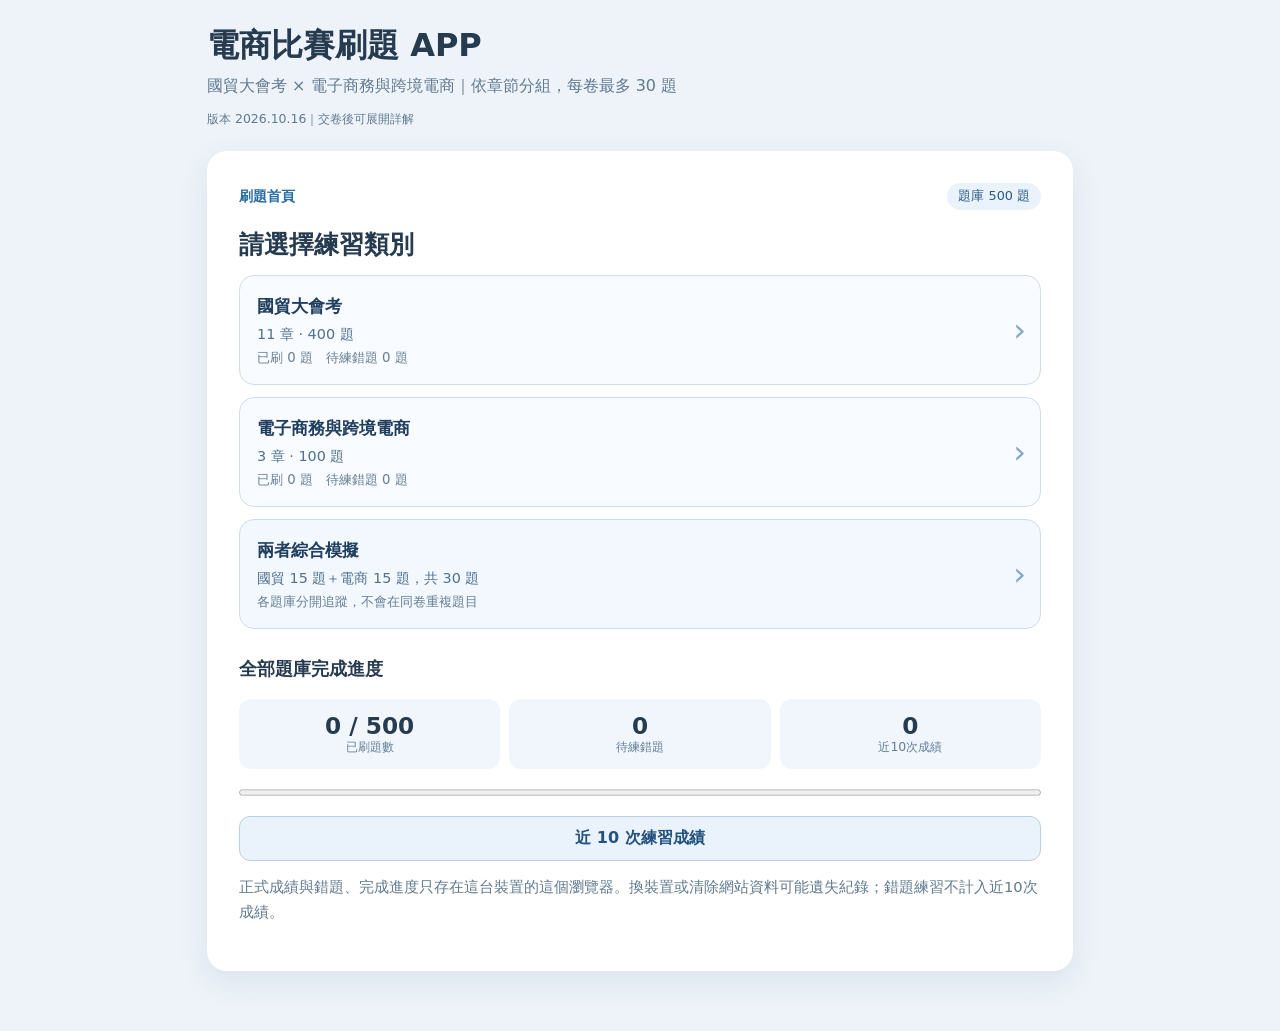
==== index.html @ 17920e0f "Show student-only explanations after submission and deploy all 500 notes" ====
<!doctype html>
<html lang="zh-Hant">
<head>
<meta charset="UTF-8">
<meta name="viewport" content="width=device-width,initial-scale=1">
<meta name="theme-color" content="#183f65">
<title>電商比賽刷題 APP｜分章節練習</title>
<style>
:root{font-family:system-ui,-apple-system,"Noto Sans TC","Microsoft JhengHei",sans-serif;color:#263b50;background:#edf3f9}
*{box-sizing:border-box}
body{max-width:890px;margin:0 auto;padding:18px 12px 60px}
header h1{font-size:clamp(1.4rem,4vw,2rem);margin:6px 0}
header p{color:#62798f;margin:4px 0 22px;line-height:1.55}
#app{background:#fff;padding:clamp(18px,3.5vw,32px);border-radius:20px;box-shadow:0 10px 32px rgba(37,61,87,.09)}
h2{font-size:clamp(1.2rem,3.6vw,1.55rem);margin:18px 0 14px}
h3{font-size:1.1rem}
p{line-height:1.65}
button,select{font:inherit;border-radius:11px;padding:11px 16px}
button{background:#245f9c;border:1px solid #245f9c;color:#fff;cursor:pointer;font-weight:600}
button:hover{filter:brightness(.96)}
button:focus-visible,select:focus-visible{outline:3px solid #65a9ed;outline-offset:2px}
button:disabled{opacity:.45;cursor:not-allowed}
button.secondary{background:#eaf2fc;color:#24537f;border-color:#bad0e4}
.muted,.footnote{color:#617a8e;font-size:.92rem;line-height:1.65}
.topline{display:flex;align-items:center;justify-content:space-between;gap:8px;flex-wrap:wrap}
.eyebrow{color:#286ca4;font-size:.9rem;font-weight:700}
.chip{background:#eaf3fc;color:#285b85;padding:5px 11px;border-radius:24px;font-size:.8rem;white-space:nowrap}
.mode-card,.chapter-card{position:relative;display:flex;flex-direction:column;align-items:flex-start;text-align:left;width:100%;color:#203e5e;background:#f8fbff;border:1px solid #cdddea;border-radius:15px;padding:17px 38px 17px 17px;margin:12px 0;gap:5px;font-weight:500}
.mode-card:hover,.chapter-card:hover{background:#ebf5ff;border-color:#94bfde}
.mode-card.mixed{background:#f2f8fe}
.mode-title,.chapter-title{font-size:1.08rem;font-weight:750;line-height:1.55}
.mode-meta,.chapter-sub{font-size:.9rem;color:#52718d}
.mode-detail{font-size:.83rem;color:#687f93}
.mode-arrow{position:absolute;right:14px;top:50%;transform:translateY(-50%);font-size:2rem;color:#83a7c5}
.chapter-grid{margin:18px 0}
.thin-track{background:#ddeaf5;border-radius:10px;width:100%;height:6px;overflow:hidden;margin-top:8px}
.thin-progress{background:#438bc0;display:block;height:100%;border-radius:10px}
.metrics{display:grid;grid-template-columns:repeat(3,minmax(0,1fr));gap:9px;margin:18px 0 12px}
.metrics>div{background:#f0f6fc;border-radius:12px;padding:13px 8px;text-align:center}
.metrics strong{display:block;font-size:clamp(.97rem,3vw,1.45rem);white-space:nowrap}
.metrics small{display:block;color:#657e95;font-size:.78rem}
progress{width:100%;height:13px;accent-color:#327fb3}
.actions{display:flex;flex-wrap:wrap;gap:9px;margin:16px 0 4px}
.actions button{flex:1 1 148px;min-height:44px}
.group-card{padding:18px;border:1px solid #cfdeec;background:#fbfdff;border-radius:14px;margin:16px 0}
.group-heading{display:flex;align-items:center;justify-content:space-between;gap:9px}
.group-heading strong{font-size:1.14rem}
.group-card p{margin:8px 0}
.group-card .actions{margin-top:16px}
.group-progress{font-size:.91rem}
.chapter-tools{margin:16px 0}
.chapter-tools button{width:100%}
.case-warning{margin:20px 0;padding:15px;background:#fff8e7;border:1px solid #e6c77a;border-radius:12px}
.case-warning p{margin:7px 0;font-size:.9rem}
.setting{border-top:1px solid #dfeaf4;padding-top:16px;margin:18px 0}
.setting input{accent-color:#2168a1;width:17px;height:17px;vertical-align:middle}
.mix-balance{display:grid;grid-template-columns:1fr 1fr;gap:9px;margin:15px 0}
.mix-balance div{background:#eff6fd;padding:16px;border-radius:13px;display:flex;flex-direction:column;gap:5px}
.mix-balance strong{font-size:.94rem}
.mix-balance span{font-size:1.35rem;font-weight:750}
.resume-box{margin:21px 0;background:#f3f7fd;border:1px solid #c9deec;border-radius:12px;padding:14px}
.resume-box p{margin:5px 0 10px}
.section-title{margin-top:28px}
.category{color:#668198;font-size:.9rem}
.question{white-space:pre-wrap;line-height:1.72;margin-bottom:22px;overflow-wrap:anywhere}
.option{display:flex;gap:12px;align-items:flex-start;width:100%;text-align:left;padding:13px;margin:10px 0;background:#f6faff;border:1.5px solid #c8daea;color:#193a59;font-weight:500;line-height:1.58;white-space:pre-wrap;overflow-wrap:anywhere}
.option.selected{background:#d4eafb;border-color:#3379b5;outline:2px solid #9bc7e8}
.letter{flex:0 0 31px;height:31px;display:flex;justify-content:center;align-items:center;border-radius:50%;background:#e3ecf8;font-weight:800}
.context{border:1px solid #e2cb8b;background:#fffbef;border-radius:11px;padding:12px;line-height:1.65;margin:14px 0}
.context summary{font-weight:700;cursor:pointer}
.review{border:1px solid #dfe8f0;border-radius:13px;padding:16px;margin:14px 0;overflow-wrap:anywhere}
.review.correct{border-left:5px solid #28916a}
.review.incorrect{border-left:5px solid #c77b4f}
.review h3{font-size:1rem;line-height:1.6}
.right{color:#1b7951;font-weight:750}
.score{font-size:1.5em;color:#1f6b9a}
.table-scroll{overflow-x:auto;margin:15px 0}
table{border-collapse:collapse;width:100%;font-size:.91rem}
th,td{border-bottom:1px solid #e0eaf3;text-align:left;padding:12px 8px}
th{background:#f4f8fc;white-space:nowrap}
@media(max-width:530px){
body{padding:10px 8px 60px}
#app{padding:17px 12px}
.mode-card,.chapter-card{padding:13px 36px 13px 12px}
.metrics{gap:5px}
.metrics>div{padding:9px 4px}
.mix-balance{grid-template-columns:1fr 1fr}
.actions button{flex-basis:100%}
.nav button{flex-basis:40%}
}
.auto-next-tip{margin:15px 0;padding:11px 14px;border-radius:10px;background:#eaf6ed;border:1px solid #9fd3ac;color:#155a35;font-size:.92rem;font-weight:700;line-height:1.65}
.student-explanation{margin-top:14px;border:1px solid #b9d2e7;border-radius:11px;background:#f5f9fe}
.student-explanation summary{padding:13px 15px;color:#1d5c91;font-weight:700;cursor:pointer}
.student-explanation[open] summary{border-bottom:1px solid #d6e4f0}
.explanation-content{padding:4px 15px 14px;line-height:1.8;overflow-wrap:anywhere}
.explanation-content h4{margin:14px 0 6px}
.explanation-content p{margin:9px 0}
.memory-tip{background:#e7f4ed;padding:11px 13px;border-radius:9px;color:#17533b}
</style>
</head>
<body>
<header><h1>電商比賽刷題 APP</h1><p>國貿大會考 × 電子商務與跨境電商｜依章節分組，每卷最多 30 題</p><p class="muted" style="font-size:.78rem;margin-top:-12px">版本 2026.10.16｜交卷後可展開詳解</p></header>
<main id="app" aria-live="polite">正在載入完整題庫與章節分組…</main>
<script src="./app.js?v=20261016-student-explanations" defer></script>
</body></html>
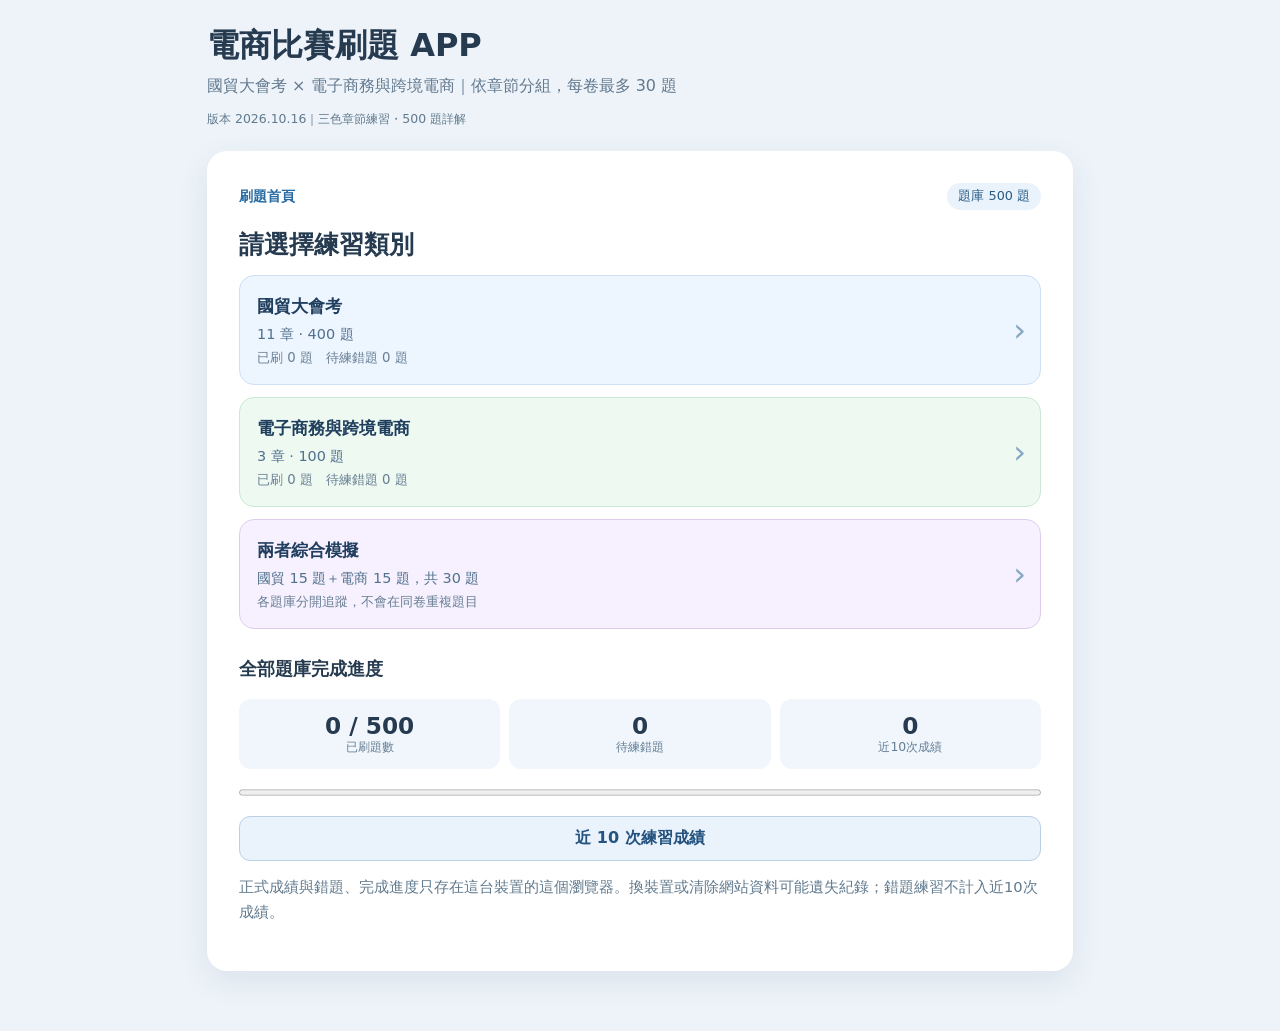
==== commit d48207c6: "Add three pastel quiz themes and publish student-facing explanations" ====
--- a/index.html
+++ b/index.html
@@ -96,10 +96,34 @@
 .explanation-content h4{margin:14px 0 6px}
 .explanation-content p{margin:9px 0}
 .memory-tip{background:#e7f4ed;padding:11px 13px;border-radius:9px;color:#17533b}
+
+/* Three soft, distinct theme colors. No explanations/warning styling is altered. */
+.mode-card[data-source="trade"]{background:#edf5ff;border-color:#cedff6}
+.mode-card[data-source="trade"]:hover{background:#e5f0ff;border-color:#a4c4eb}
+.mode-card[data-source="ecom"]{background:#edf9f1;border-color:#cce7d5}
+.mode-card[data-source="ecom"]:hover{background:#e4f5e9;border-color:#a7d5b6}
+.mode-card.mixed{background:#f7f1ff;border-color:#ddcdec}
+.mode-card.mixed:hover{background:#efe6fc;border-color:#c7b0e2}
+#app[data-theme="trade"]{background:#f7fbff;border:1px solid #dae8fa}
+#app[data-theme="ecom"]{background:#f6fcf8;border:1px solid #d7ebdd}
+#app[data-theme="mixed"]{background:#fbf8ff;border:1px solid #e7def4}
+#app[data-theme="trade"] .group-card,#app[data-theme="trade"] .chapter-card{background:#fcfdff;border-color:#d4e3f7}
+#app[data-theme="ecom"] .group-card,#app[data-theme="ecom"] .chapter-card{background:#fcfefc;border-color:#d3e9d9}
+#app[data-theme="mixed"] .group-card,#app[data-theme="mixed"] .chapter-card{background:#fefcff;border-color:#e6dcf2}
+#app[data-theme="trade"] .chip{background:#e4effd;color:#245983}
+#app[data-theme="ecom"] .chip{background:#e2f4e8;color:#245d3a}
+#app[data-theme="mixed"] .chip{background:#efe5fb;color:#614682}
+#app[data-theme="trade"] progress{accent-color:#538dbd}
+#app[data-theme="ecom"] progress{accent-color:#55a87a}
+#app[data-theme="mixed"] progress{accent-color:#9571bd}
+#app[data-theme="ecom"] .option.selected{background:#dff2e7;border-color:#64ad83;outline-color:#b1dfbf}
+#app[data-theme="mixed"] .option.selected{background:#efe4f9;border-color:#a588cf;outline-color:#dbcaef}
+#app[data-theme="trade"] .option.selected{background:#deedfd;border-color:#75a6d0;outline-color:#bdd5ed}
+
 </style>
 </head>
 <body>
-<header><h1>電商比賽刷題 APP</h1><p>國貿大會考 × 電子商務與跨境電商｜依章節分組，每卷最多 30 題</p><p class="muted" style="font-size:.78rem;margin-top:-12px">版本 2026.10.16｜交卷後可展開詳解</p></header>
+<header><h1>電商比賽刷題 APP</h1><p>國貿大會考 × 電子商務與跨境電商｜依章節分組，每卷最多 30 題</p><p class="muted" style="font-size:.78rem;margin-top:-12px">版本 2026.10.16｜三色章節練習・500 題詳解</p></header>
 <main id="app" aria-live="polite">正在載入完整題庫與章節分組…</main>
-<script src="./app.js?v=20261016-student-explanations" defer></script>
+<script src="./app.js?v=20261016-explanations-pastel3" defer></script>
 </body></html>
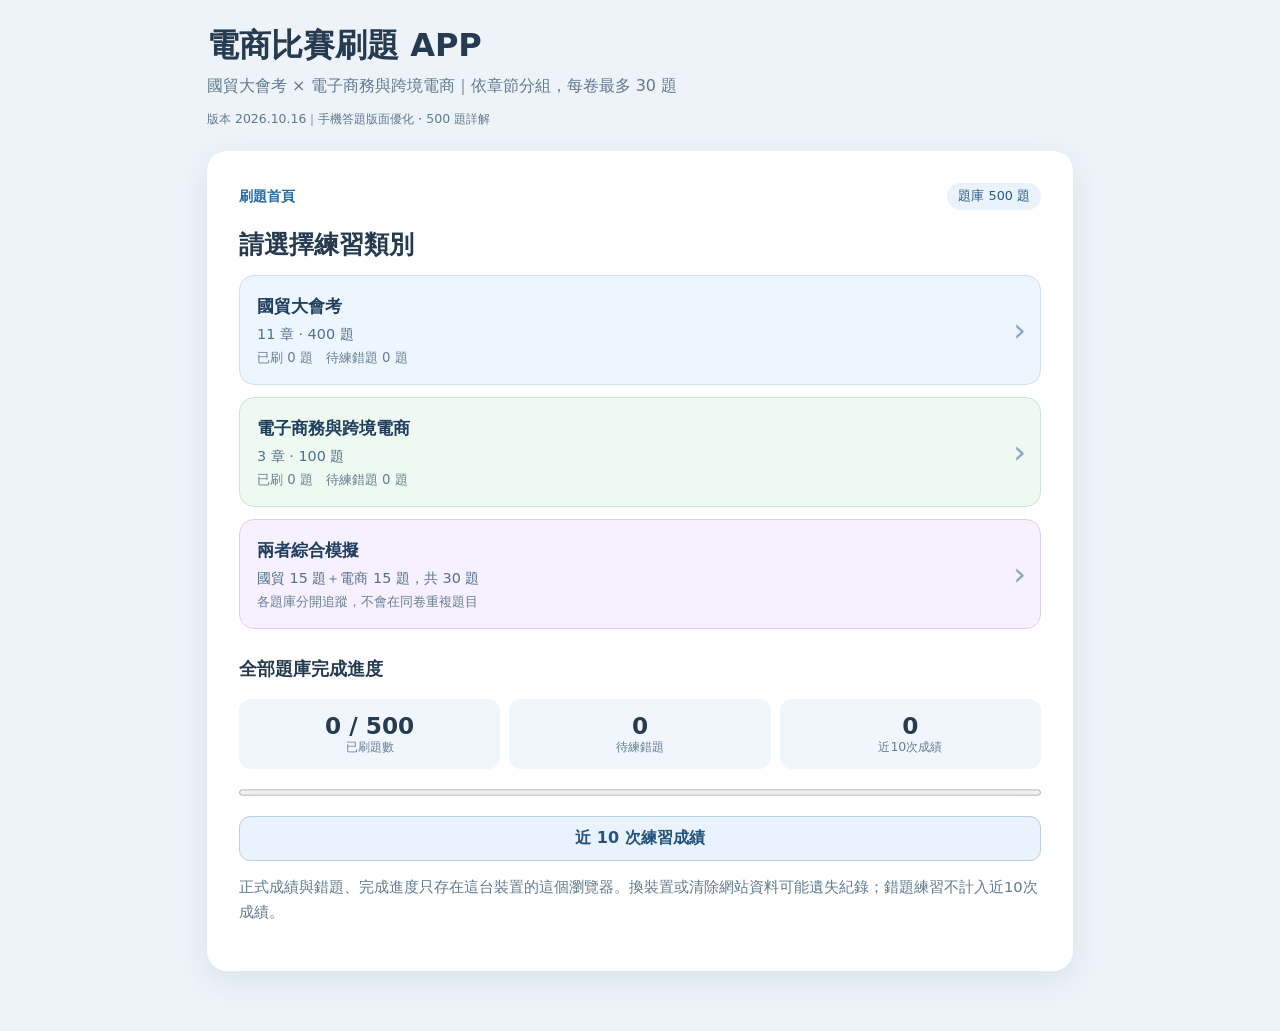
==== commit 9ca5fab8: "Optimize mobile quiz layout, reset touch hover state, and explain unlisted trade chapter one" ====
--- a/index.html
+++ b/index.html
@@ -120,10 +120,61 @@
 #app[data-theme="mixed"] .option.selected{background:#efe4f9;border-color:#a588cf;outline-color:#dbcaef}
 #app[data-theme="trade"] .option.selected{background:#deedfd;border-color:#75a6d0;outline-color:#bdd5ed}
 
+
+/* The first exam scope chapter is present in the outline but not in the PDF's question bank. */
+.chapter-card.chapter-unavailable,
+.chapter-card.chapter-unavailable:hover{
+  cursor:default;
+  background:#f2f5f8!important;
+  color:#506579;
+  border:1px dashed #b9c7d4!important;
+}
+.chapter-unavailable .chapter-title{color:#506579}
+.chapter-unavailable .chapter-sub{color:#687b8b}
+@media (max-width:640px){
+  /* Hide the FOUR-LINE site banner only while actively answering questions. */
+  body.quiz-active{padding:0 0 30px;max-width:100%}
+  body.quiz-active > header{display:none!important}
+  body.quiz-active #app{
+    min-height:100dvh;
+    padding:max(14px,env(safe-area-inset-top)) 14px max(32px,env(safe-area-inset-bottom));
+    border-radius:0;
+    box-shadow:none;
+    border-left:0;
+    border-right:0;
+  }
+  body.quiz-active #app .topline{gap:6px}
+  body.quiz-active #app .eyebrow{font-size:.84rem;line-height:1.5}
+  body.quiz-active #app .chip{font-size:.75rem}
+  body.quiz-active #app .category{font-size:.78rem;margin:11px 0 5px}
+  body.quiz-active #app .question{font-size:1.2rem;line-height:1.7;margin:12px 0 19px}
+  body.quiz-active #app .option{
+    font-size:1.07rem;
+    min-height:60px;
+    padding:15px 12px;
+    margin:11px 0;
+    line-height:1.6;
+    touch-action:manipulation;
+    -webkit-tap-highlight-color:transparent;
+  }
+  body.quiz-active #app .option .letter{flex-basis:34px;height:34px}
+  body.quiz-active #app .auto-next-tip{font-size:.85rem;padding:8px 10px;margin:13px 0}
+}
+/* Touchscreens must not carry over the previous question's hover tint. */
+@media (hover:none), (pointer:coarse){
+  body.quiz-active .option:hover{filter:none!important}
+  body.quiz-active .option:not(.selected):hover{
+    background:#f6faff!important;
+    border-color:#c8daea!important;
+    outline:none!important;
+  }
+  body.quiz-active .option:not(.selected):focus:not(:focus-visible){outline:none!important}
+}
+
 </style>
 </head>
 <body>
-<header><h1>電商比賽刷題 APP</h1><p>國貿大會考 × 電子商務與跨境電商｜依章節分組，每卷最多 30 題</p><p class="muted" style="font-size:.78rem;margin-top:-12px">版本 2026.10.16｜三色章節練習・500 題詳解</p></header>
+<header><h1>電商比賽刷題 APP</h1><p>國貿大會考 × 電子商務與跨境電商｜依章節分組，每卷最多 30 題</p><p class="muted" style="font-size:.78rem;margin-top:-12px">版本 2026.10.16｜手機答題版面優化・500 題詳解</p></header>
 <main id="app" aria-live="polite">正在載入完整題庫與章節分組…</main>
-<script src="./app.js?v=20261016-explanations-pastel3" defer></script>
+<script src="./app.js?v=20261016-mobile-quiz-colors-2" defer></script>
 </body></html>
